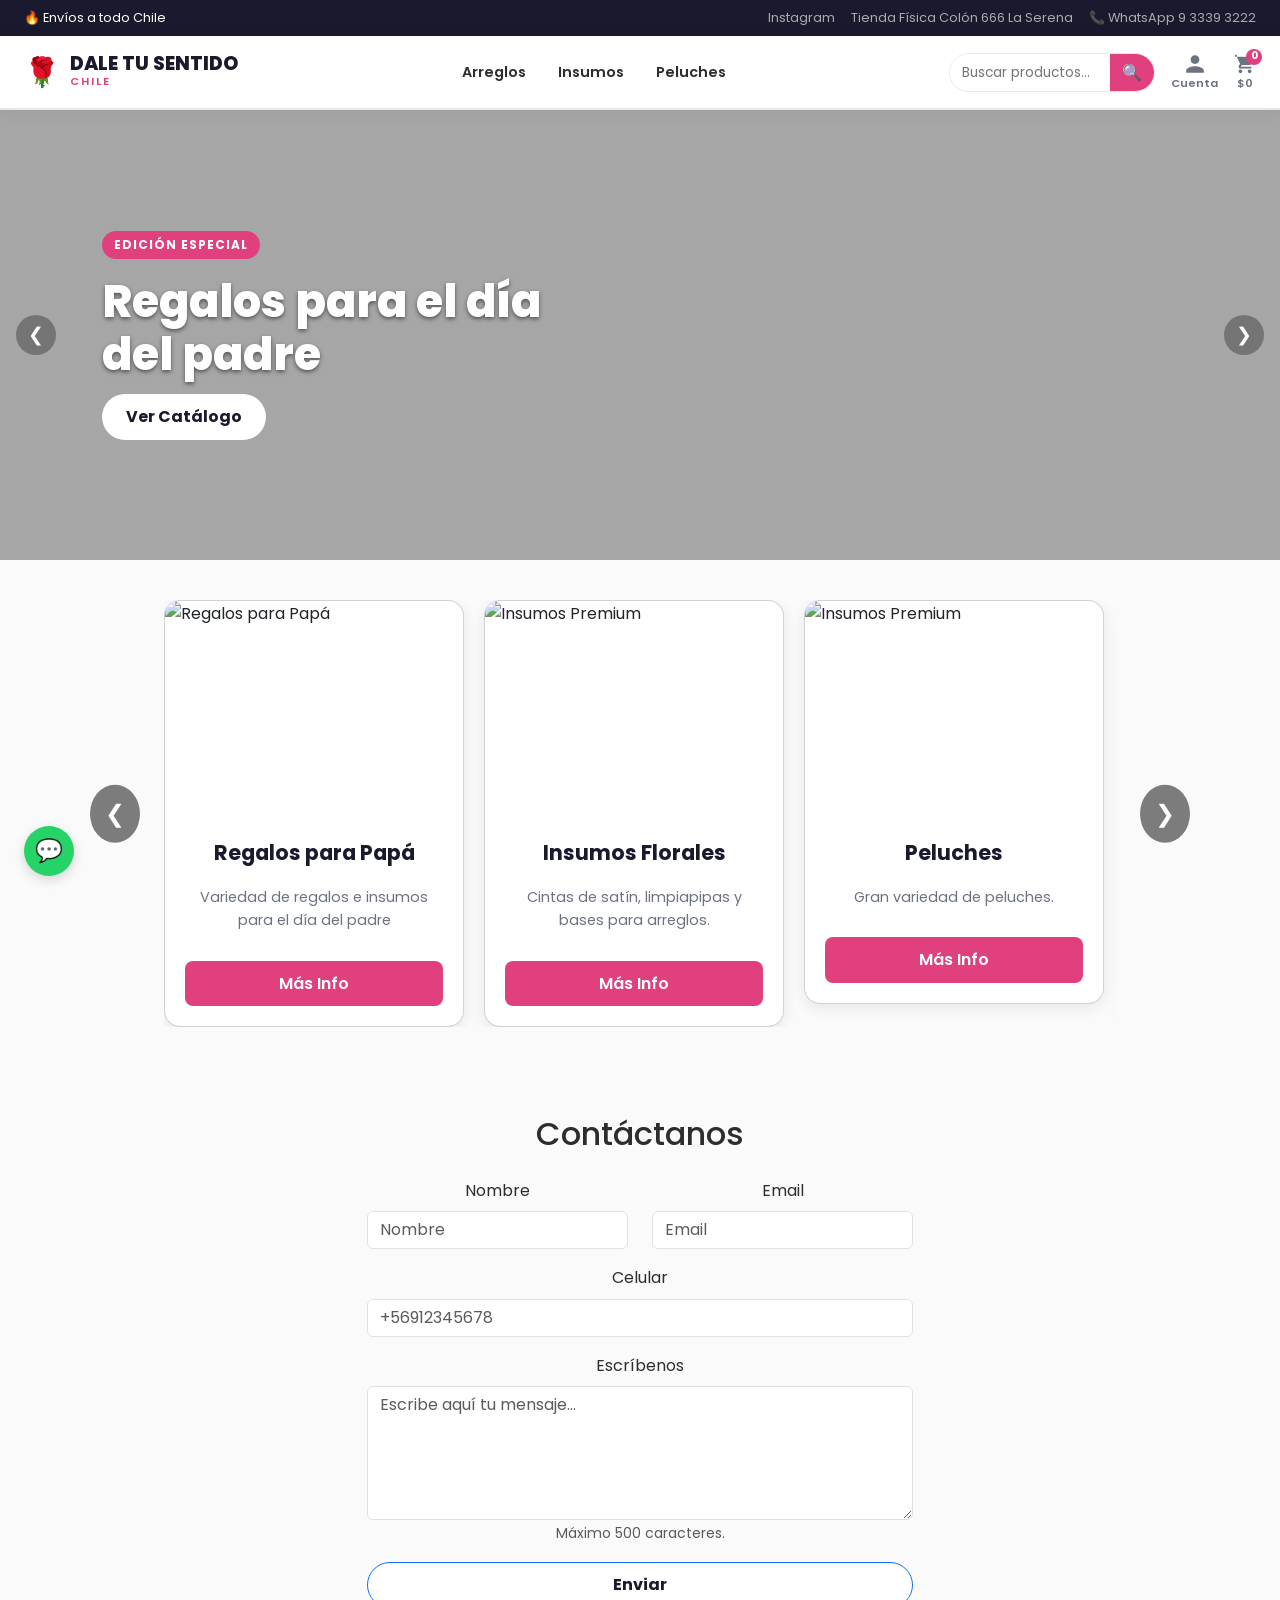
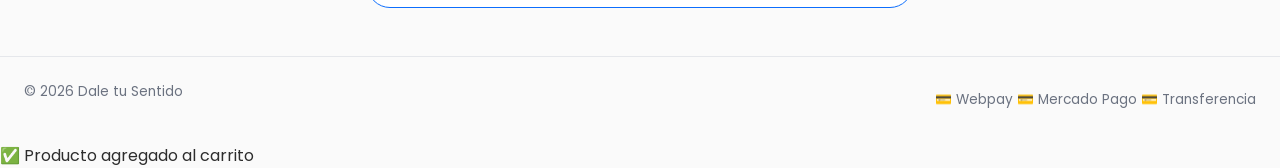
==== index.html @ fb5a3d5f "Feat: Se traen cambios de main a la rama feature y luego resuelven conflitos entre ellas" ====
<!DOCTYPE html>
<html lang="es">
<head>
  <meta charset="UTF-8" />
  <meta name="viewport" content="width=device-width, initial-scale=1.0" />
  <title>Dale tu Sentido</title>
  <link rel="preconnect" href="https://fonts.googleapis.com" />
  <link rel="preconnect" href="https://fonts.gstatic.com" crossorigin />
  <link
    href="https://fonts.googleapis.com/css2?family=Syne:wght@400;600;700;800&family=Poppins:wght@300;400;500;600;700&display=swap"
    rel="stylesheet" />
  <link href="https://cdn.jsdelivr.net/npm/bootstrap@5.3.8/dist/css/bootstrap.min.css" rel="stylesheet"
    integrity="sha384-sRIl4kxILFvY47J16cr9ZwB07vP4J8+LH7qKQnuqkuIAvNWLzeN8tE5YBujZqJLB" crossorigin="anonymous">
  <link rel="stylesheet" href="assets/css/style.css" />
</head>
<body>

  <div class="topbar">
    <span>🔥 Envíos a todo Chile</span>
    <div class="topbar-links">
      <a href="https://www.instagram.com/dale_tusentido/" target="_blank">Instagram</a>
      <a href="https://maps.app.goo.gl/g35ZLYcRMmb5YBD86" target="_blank">Tienda Física Colón 666 La Serena</a>
      <a href="https://wa.me/56933393222" target="_blank">📞 WhatsApp 9 3339 3222</a>
    </div>
  </div>

  <header class="header">
    <div class="header-inner">
      <a href="#" class="logo">
        <span class="logo-icon">🌹</span>
        <div>
          <span class="logo-main">DALE TU SENTIDO</span>
          <span class="logo-sub">Chile</span>
        </div>
      </a>

      <nav class="main-nav">
        <div class="nav-item"><a href="#">Arreglos</a></div>
        <div class="nav-item"><a href="#">Insumos</a></div>
        <div class="nav-item"><a href="#">Peluches</a></div>
      </nav>

      <div class="header-actions">
        <div class="search-box">
          <input type="text" placeholder="Buscar productos..." />
          <button type="button">🔍</button>
        </div>

        <a href="#" class="icon-btn" title="Mi cuenta">
          <svg xmlns="http://www.w3.org/2000/svg" viewBox="0 0 24 24"><path d="M12 12c2.7 0 4.8-2.1 4.8-4.8S14.7 2.4 12 2.4 7.2 4.5 7.2 7.2 9.3 12 12 12zm0 2.4c-3.2 0-9.6 1.6-9.6 4.8v2.4h19.2v-2.4c0-3.2-6.4-4.8-9.6-4.8z"/></svg>
          <span>Cuenta</span>
        </a>

        <a href="#" class="icon-btn cart-btn" title="Carrito">
          <svg xmlns="http://www.w3.org/2000/svg" viewBox="0 0 24 24"><path d="M7 18c-1.1 0-2 .9-2 2s.9 2 2 2 2-.9 2-2-.9-2-2-2zm10 0c-1.1 0-2 .9-2 2s.9 2 2 2 2-.9 2-2-.9-2-2-2zM5.1 4H3V2H1v2h2l3.6 7.6L5.3 14c-.1.3-.2.6-.2.9C5.1 16.1 6 17 7.1 17H19v-2H7.4l1.1-2H17c.8 0 1.5-.4 1.9-1l3.4-6.2c.4-.7-.1-1.5-.9-1.5L5.9 4H5.1z"/></svg>
          <span>$0</span>
          <span class="cart-count">0</span>
        </a>

        <button class="hamburger" id="hamburger">☰</button>
      </div>
    </div>
  </header>

  <nav class="mobile-menu" id="mobileMenu">
    <a href="#">🌹 Arreglos y Ramos</a>
    <a href="#">🧸 Peluches</a>
    <a href="#">🎀 Insumos Florales</a>
    <a href="#">🍫 Chocolates</a>
    <a href="#">✨ Ofertas Especiales</a>
    <a href="#">📍 Tienda La Serena</a>
  </nav>

  <section class="hero">
    <div class="hero-slide active" style="background-image: linear-gradient(rgba(0,0,0,0.3), rgba(0,0,0,0.3)), url('assets/img/carousel-img-1.jpg');">
      <div class="hero-content">
        <span class="hero-tag">Edición Especial</span>
        <h1>Regalos para el día del padre</h1>
        <div class="hero-btns">
          <a href="/catalogo-padre.html" class="btn-primary">Ver Catálogo</a>
        </div>
      </div>
    </div>

    <div class="hero-slide" style="background-image: linear-gradient(rgba(0,0,0,0.3), rgba(0,0,0,0.3)), url('assets/img/carousel-img-2.jpg');">
      <div class="hero-content">
        <span class="hero-tag">Nuevos Productos</span>
        <h1>Insumos Premium</h1>
        <p>El complemento perfecto para tu emprendimiento.</p>
        <div class="hero-btns">
          <a href="#" class="btn-primary">Ver Catálogo</a>
        </div>
      </div>
    </div>

    <div class="hero-slide" style="background-image: linear-gradient(rgba(0,0,0,0.3), rgba(0,0,0,0.3)), url('assets/img/carousel-img-3.jpg');">
      <div class="hero-content">
        <span class="hero-tag">Especial</span>
        <h1>Variedad de Peluches</h1>
        <p>Sorprende a quien más amas</p>
        <div class="hero-btns">
          <a href="#" class="btn-primary">Ver Catálogo</a>
        </div>
      </div>
    </div>

    <button id="heroPrev" class="hero-arrow left">❮</button>
    <button id="heroNext" class="hero-arrow right">❯</button>
  </section>

  <!--sección lider-->
<section class="slider-wrapper">
  <button class="prev-btn" aria-label="Anterior">&#10094;</button>

  <div class="slider-container">
    <div class="slider-track">
      
      <div class="card">
        <div class="card-image">
          <img src="assets/img/carousel-img-1.jpg" alt="Regalos para Papá" class="card-img">
        </div>
        <div class="card-content">
          <h2 class="name">Regalos para Papá</h2>
          <p class="description">Variedad de regalos e insumos para el día del padre</p>
          <a href="catalogo-padre.html" class="button">Más Info</a>
        </div>
      </div>

      <div class="card">
        <div class="card-image">
          <img src="assets/img/carousel-img-2.jpg" alt="Insumos Premium" class="card-img">
        </div>
        <div class="card-content">
          <h2 class="name">Insumos Florales</h2>
          <p class="description">Cintas de satín, limpiapipas y bases para arreglos.</p>
          <a href="#" class="button">Más Info</a>
        </div>
      </div>

      
      <div class="card">
        <div class="card-image">
          <img src="assets/img/carousel-img-3.jpg" alt="Insumos Premium" class="card-img">
        </div>
        <div class="card-content">
          <h2 class="name">Peluches</h2>
          <p class="description">Gran variedad de peluches.</p>
          <a href="#" class="button">Más Info</a>
        </div>
      </div>

      
      <div class="card">
        <div class="card-image">
          <img src="assets/img/carousel-img-4.jpg" alt="Insumos Premium" class="card-img">
        </div>
        <div class="card-content">
          <h2 class="name">Arreglos</h2>
          <p class="description">Especial para cumpleaños, aniversario</p>
          <a href="#" class="button">Más Info</a>
        </div>
      </div>


    </div>
  </div>
  

  <button class="next-btn" aria-label="Siguiente">&#10095;</button>
</section>

  <section id="contactanos" class="py-5">
    <div class="container">
      <h2 class="text-center mb-4">Contáctanos</h2>

      <div class="row justify-content-center">
        <div class="col-md-8 col-lg-6">

          <form id="formContacto">

            <div class="row">
              <div class="col-md-6 mb-3">
                <label for="inputNombre" class="form-label">Nombre</label>
                <input type="text" class="form-control" id="inputNombre" placeholder="Nombre">
                <div class="invalid-feedback">
                  El nombre es obligatorio.
                </div>
              </div>

              <div class="col-md-6 mb-3">
                <label for="inputEmail" class="form-label">Email</label>
                <input type="email" class="form-control" id="inputEmail" placeholder="Email">
                <div class="invalid-feedback">
                  Ingresa un email válido.
                </div>
              </div>
            </div>

            <div class="mb-3">
              <label for="inputCelular" class="form-label">Celular</label>
              <input type="tel" class="form-control" id="inputCelular" placeholder="+56912345678">
              <div class="invalid-feedback">
                Ingresa un celular válido.
              </div>
            </div>

            <div class="mb-3">
              <label for="inputEscribenos" class="form-label">Escríbenos</label>

              <textarea class="form-control" id="inputEscribenos" rows="5" maxlength="500"
                placeholder="Escribe aquí tu mensaje..."></textarea>

              <small class="text-muted">
                Máximo 500 caracteres.
              </small>

              <div class="invalid-feedback">
                Debes escribir al menos 10 caracteres.
              </div>
            </div>

            <button type="submit" class="btn btn-primary w-100">
              Enviar
            </button>

          </form>

        </div>
      </div>
    </div>
  </section>

  <div class="footer-bottom">
    <p>© 2026 Dale tu Sentido</p>
    <div>
      <span>💳 Webpay</span>
      <span>💳 Mercado Pago</span>
      <span>💳 Transferencia</span>
    </div>
  </div>

  <div class="cart-toast" id="cartToast">✅ Producto agregado al carrito</div>

  <a href="https://wa.me/56933393222?text=Hola!%20Me%20interesa%20consultar%20por%20sus%20productos%20de%20Dale%20tu%20Sentido"
    class="whatsapp-float" target="_blank">
    <span class="whatsapp-icon">💬</span>
  </a>

  <script src="assets/js/script.js"></script>
  <script src="https://cdn.jsdelivr.net/npm/bootstrap@5.3.8/dist/js/bootstrap.bundle.min.js"
    integrity="sha384-FKyoEForCGlyvwx9Hj09JcYn3nv7wiPVlz7YYwJrWVcXK/BmnVDxM+D2scQbITxI"
    crossorigin="anonymous"></script>
</body>
</html>
---- assets/css/style.css ----
/* ============================================================
   Dale tu Sentido – CSS Limpio y Responsivo de Verdad
   ============================================================ */

/* ---- RESET & VARIABLES ---- */
*, *::before, *::after { box-sizing: border-box; margin: 0; padding: 0; }

:root {
  --primary: #e0417e;        /* Color rosa/fucsia de marca floral */
  --primary-dark: #c23068;
  --primary-light: #fff4e5;
  --dark: #1a1a2e;
  --text: #2d2d2d;
  --text-muted: #6b7280;
  --bg: #fafafa;
  --white: #ffffff;
  --border: #e5e7eb;
  --radius: 16px;
  --radius-sm: 8px;
  --shadow: 0 4px 15px rgba(0,0,0,0.08);
  --font-body: 'Poppins', sans-serif;
}

html { scroll-behavior: smooth; }
body {
  font-family: var(--font-body);
  background: var(--bg);
  color: var(--text);
  line-height: 1.6;
  overflow-x: hidden;
}
a { text-decoration: none; color: inherit; }
img { max-width: 100%; height: auto; display: block; }

/* ---- TOPBAR ---- */
.topbar {
  background: var(--dark);
  color: #fff;
  font-size: 0.8rem;
  padding: 8px 24px;
  display: flex;
  justify-content: space-between;
  align-items: center;
  gap: 12px;
}
.topbar-links { display: flex; gap: 16px; }
.topbar-links a { color: #aaa; transition: color .2s; }
.topbar-links a:hover { color: var(--primary); }

/* ---- HEADER ---- */
.header {
  background: var(--white);
  border-bottom: 2px solid var(--border);
  position: sticky;
  top: 0;
  z-index: 100;
  box-shadow: 0 2px 16px rgba(0,0,0,0.06);
}
.header-inner {
  max-width: 1300px;
  margin: 0 auto;
  padding: 0 24px;
  height: 72px;
  display: flex;
  align-items: center;
  justify-content: space-between;
  gap: 24px;
}
.logo { display: flex; align-items: center; gap: 10px; }
.logo-icon { font-size: 1.8rem; }
.logo-main {
  display: block;
  font-weight: 800;
  font-size: 1.2rem;
  line-height: 1;
  color: var(--dark);
}
.logo-sub {
  display: block;
  font-size: 0.7rem;
  font-weight: 600;
  color: var(--primary);
  letter-spacing: 2px;
  text-transform: uppercase;
}

/* MENÚ DESKTOP */
.main-nav { display: flex; align-items: center; gap: 4px; }
.nav-item > a {
  display: block;
  padding: 8px 14px;
  font-size: 0.9rem;
  font-weight: 600;
  border-radius: var(--radius-sm);
  transition: all .2s;
}
.nav-item > a:hover { background: var(--primary-light); color: var(--primary); }

/* ACCIONES */
.header-actions { display: flex; align-items: center; gap: 16px; }
.search-box {
  display: flex;
  border: 1.5px solid var(--border);
  border-radius: 40px;
  overflow: hidden;
}
.search-box input {
  border: none; outline: none; padding: 6px 12px; font-size: 0.85rem; width: 160px;
}
.search-box button {
  background: var(--primary); border: none; padding: 6px 12px; cursor: pointer;
}
.icon-btn {
  display: flex; flex-direction: column; align-items: center; font-size: 0.7rem; font-weight: 600; color: var(--text-muted); position: relative;
}
.icon-btn svg { width: 22px; height: 22px; fill: currentColor; }
.cart-btn { display: flex; }
.cart-count {
  position: absolute; top: -4px; right: -6px; background: var(--primary); color: white; border-radius: 50%; width: 16px; height: 16px; font-size: 0.65rem; font-weight: 700; display: flex; align-items: center; justify-content: center;
}
.hamburger { display: none; background: none; border: none; font-size: 1.5rem; cursor: pointer; }

/* MENÚ MÓVIL */
.mobile-menu {
  display: none; flex-direction: column; background: var(--white); border-top: 1px solid var(--border); padding: 12px 24px;
}
.mobile-menu a { padding: 10px 0; font-size: 0.95rem; font-weight: 600; border-bottom: 1px solid var(--border); }
.mobile-menu.active { display: flex !important; }

/* ---- HERO SLIDER ---- */
.hero { position: relative; overflow: hidden; min-height: 450px; background: #eee; }
.hero-slide {
  display: none; align-items: center; padding: 48px 8vw; min-height: 450px;
  background-size: cover; background-position: center;
  animation: fadeSlide .5s ease;
}
.hero-slide.active { display: flex; }
@keyframes fadeSlide {
  from { opacity: 0; transform: translateX(20px); }
  to { opacity: 1; transform: translateX(0); }
}
.hero-content { max-width: 500px; color: white; }
.hero-tag {
  display: inline-block; background: var(--primary); color: white; font-size: 0.75rem; font-weight: 700; letter-spacing: 1px; text-transform: uppercase; padding: 4px 12px; border-radius: 40px; margin-bottom: 16px;
}
.hero-content h1 { font-size: clamp(1.8rem, 4vw, 2.8rem); font-weight: 800; line-height: 1.2; margin-bottom: 12px; text-shadow: 0 2px 4px rgba(0,0,0,0.5); }
.hero-content p { font-size: 1rem; margin-bottom: 20px; text-shadow: 0 1px 3px rgba(0,0,0,0.5); }
.btn-primary {
  background: white; color: var(--dark); font-weight: 700; padding: 10px 24px; border-radius: 40px; transition: all .2s; display: inline-block;
}
.btn-primary:hover { transform: translateY(-2px); box-shadow: 0 4px 12px rgba(0,0,0,0.3); }

.hero-arrow {
  position: absolute; top: 50%; transform: translateY(-50%); background: rgba(0,0,0,0.3); border: none; color: white; width: 40px; height: 40px; border-radius: 50%; cursor: pointer; z-index: 10; font-size: 1.2rem;
}
.hero-arrow:hover { background: var(--primary); }
.hero-arrow.left { left: 16px; }
.hero-arrow.right { right: 16px; }

/* ---- SECCIÓN NUEVAS TARJETAS RESPONSIVAS ---- */
.slider-wrapper {
  display: flex;
  flex-wrap: wrap;
  gap: 24px;
  padding: 40px 24px;
  max-width: 1300px;
  margin: 0 auto;
  justify-content: center;
}
.slide-container {
  flex: 0 0 100%;
  max-width: 320px;
}
.card {
  background: var(--white);
  border-radius: var(--radius);
  box-shadow: var(--shadow);
  overflow: hidden;
  display: flex;
  flex-direction: column;
  height: 100%;
  transition: transform 0.3s;
}
.card:hover { transform: translateY(-5px); }
.card-img {
  width: 100%;
  height: 220px;
  object-fit: cover;
}
.card-content {
  padding: 20px;
  text-align: center;
  display: flex;
  flex-direction: column;
  gap: 12px;
  flex-grow: 1;
}
.name { font-size: 1.3rem; font-weight: 700; color: var(--dark); }
.description { font-size: 0.9rem; color: var(--text-muted); }
.button {
  background-color: var(--primary);
  color: white;
  padding: 10px 20px;
  border-radius: var(--radius-sm);
  font-weight: 600;
  margin-top: auto;
  transition: background 0.3s;
  text-align: center;
}
.button:hover { background-color: var(--primary-dark); }

/* ---- FOOTER ---- */
.footer-bottom {
  border-top: 1px solid var(--border);
  padding: 24px;
  display: flex;
  justify-content: space-between;
  align-items: center;
  flex-wrap: wrap;
  gap: 16px;
  max-width: 1300px;
  margin: 0 auto;
  font-size: 0.85rem;
  color: var(--text-muted);
}
.footer-bottom .payments { display: flex; gap: 12px; }

/* ---- WHATSAPP FLOAT ---- */
.whatsapp-float {
  position: fixed; bottom: 24px; left: 24px; background: #25d366; color: white; width: 50px; height: 50px; border-radius: 50%; font-size: 1.4rem; display: flex; align-items: center; justify-content: center; box-shadow: 0 4px 12px rgba(0,0,0,0.15); z-index: 999; transition: transform .2s;
}
.whatsapp-float:hover { transform: scale(1.1); }

/* ============================================================
   RESPONSIVE MEDIA QUERIES
   ============================================================ */

/* En Tablets (Muestra 2 tarjetas por fila) */
@media (min-width: 600px) {
  .slide-container { flex: 0 0 calc(50% - 12px); }
}

/* En Desktops (Muestra 3 tarjetas por fila) */
@media (min-width: 950px) {
  .slide-container { flex: 0 0 calc(33.333% - 16px); }
}

/* Cambios globales para pantallas móviles */
@media (max-width: 850px) {
  .main-nav, .search-box, .header-actions .icon-btn:not(.cart-btn) { display: none !important; }
  .hamburger { display: block; }
  .topbar { flex-direction: column; text-align: center; padding: 8px; }
  .topbar-links { justify-content: center; font-size: 0.75rem; }
}

/* Caso crítico: Celulares muy pequeños (iPhone SE / 320px) */
@media (max-width: 360px) {
  .logo-main { font-size: 0.95rem; }
  .logo-icon { font-size: 1.4rem; }
  .header-inner { padding: 0 12px; }
  .hero-content h1 { font-size: 1.5rem; }
  .footer-bottom { flex-direction: column; text-align: center; }
}


/* ============================================================
   slide tarjetas
   ============================================================ */

.slider-wrapper {
  position: relative;
  display: flex;
  align-items: center;
  max-width: 1000px; /* Ajusta según el ancho de tu diseño */
  margin: 0 auto;
}

.slider-container {
  overflow: hidden; /* Oculta las tarjetas que quedan fuera de vista */
  width: 100%;
}

.slider-track {
  display: flex;
  gap: 20px; /* Espacio entre tarjetas */
  transition: transform 0.4s ease-in-out; /* Hace el movimiento suave */
}

.card {
  min-width: 300px; /* Ancho de cada tarjeta */
  /* Tu estilo actual de la tarjeta va aquí */
}

/* Estilos para los botones */
.prev-btn, .next-btn {
  position: absolute;
  top: 50%;
  transform: translateY(-50%);
  background-color: rgba(0, 0, 0, 0.5);
  color: white;
  border: none;
  font-size: 24px;
  padding: 10px 15px;
  cursor: pointer;
  border-radius: 50%;
  z-index: 10;
  transition: background 0.3s;
}

.prev-btn:hover, .next-btn:hover {
  background-color: rgba(0, 0, 0, 0.8);
}

.prev-btn { left: -50px; } /* Saca el botón un poco a la izquierda */
.next-btn { right: -50px; } /* Saca el botón un poco a la derecha */
#contactanos{
   text-align: center;
}
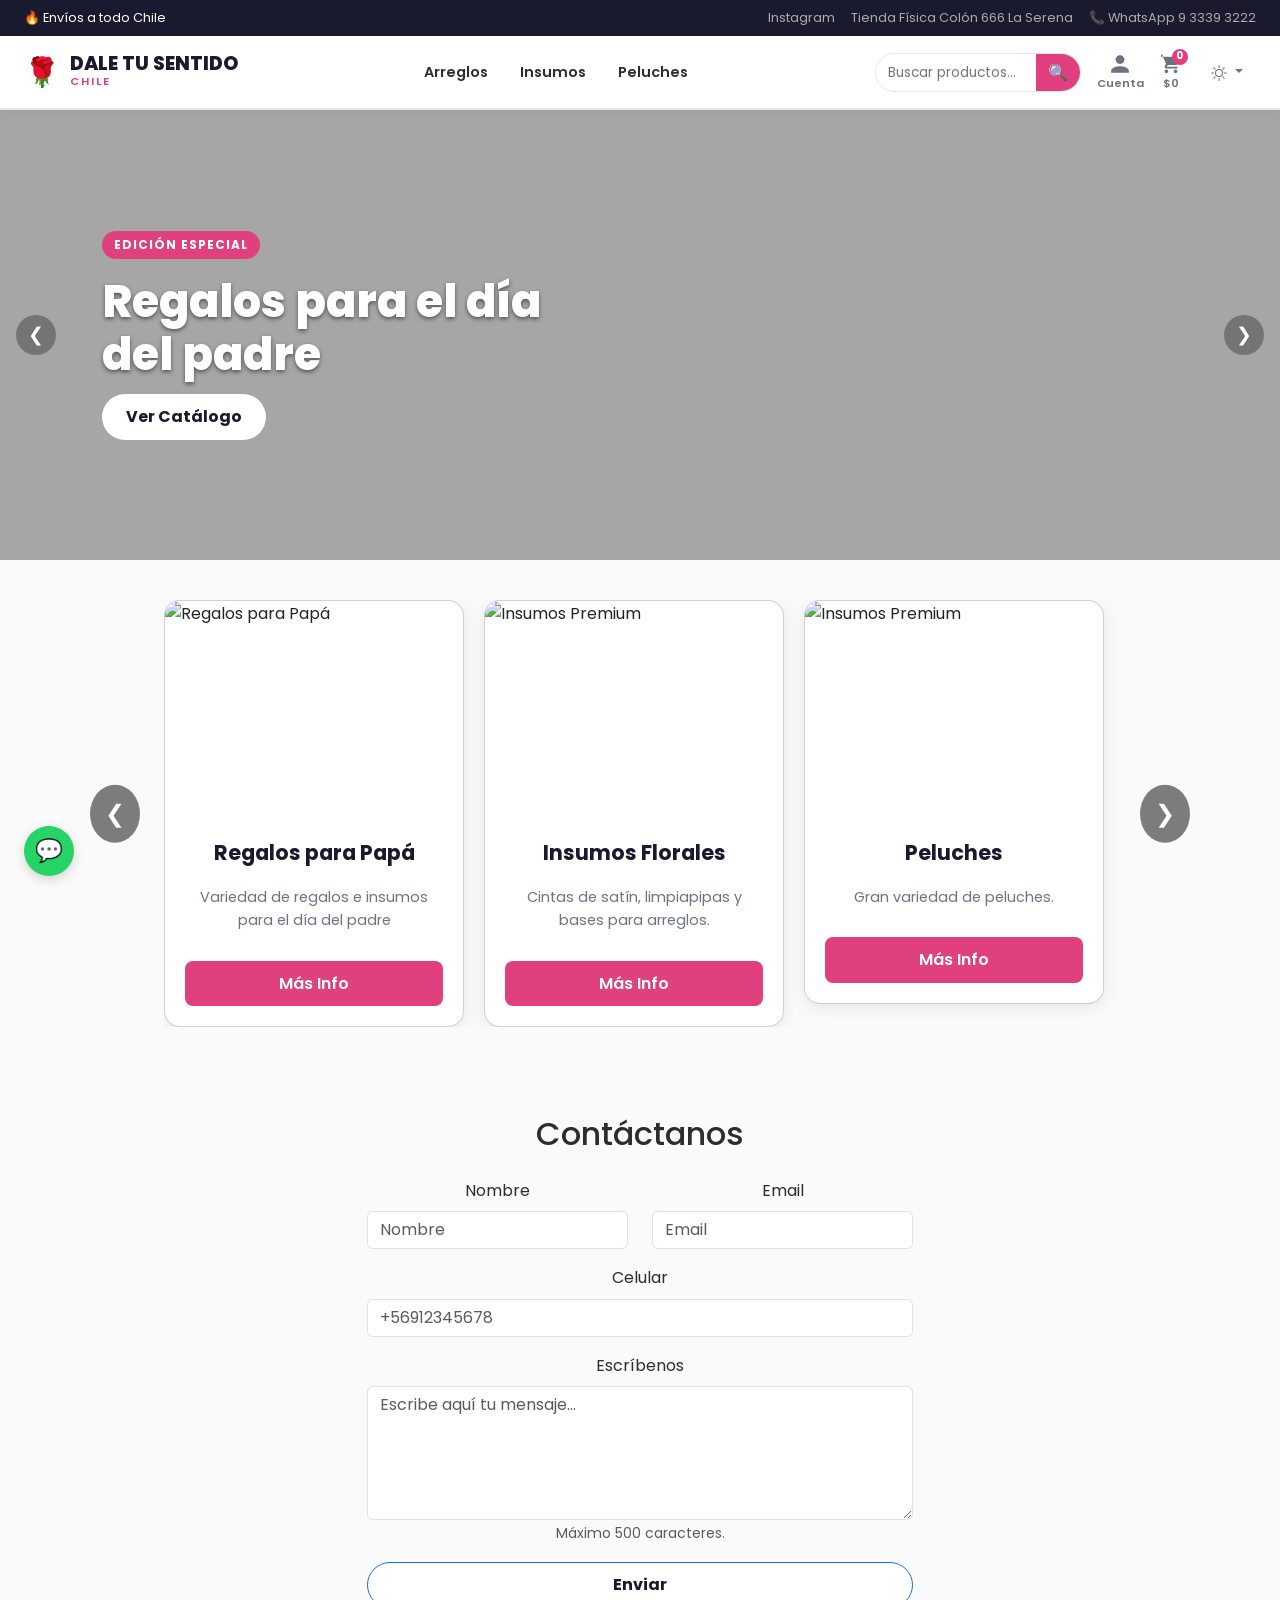
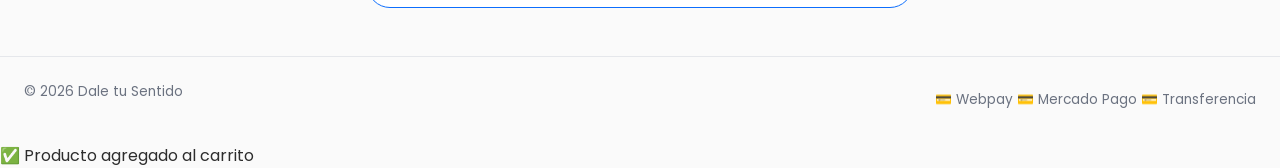
==== commit e0c8a252: "feat: Se agrega drop down de botstrap y se estiliza para que se adecue a la estetica de la pagina" ====
--- a/index.html
+++ b/index.html
@@ -1,5 +1,6 @@
 <!DOCTYPE html>
 <html lang="es">
+
 <head>
   <meta charset="UTF-8" />
   <meta name="viewport" content="width=device-width, initial-scale=1.0" />
@@ -13,6 +14,7 @@
     integrity="sha384-sRIl4kxILFvY47J16cr9ZwB07vP4J8+LH7qKQnuqkuIAvNWLzeN8tE5YBujZqJLB" crossorigin="anonymous">
   <link rel="stylesheet" href="assets/css/style.css" />
 </head>
+
 <body>
 
   <div class="topbar">
@@ -47,15 +49,41 @@
         </div>
 
         <a href="#" class="icon-btn" title="Mi cuenta">
-          <svg xmlns="http://www.w3.org/2000/svg" viewBox="0 0 24 24"><path d="M12 12c2.7 0 4.8-2.1 4.8-4.8S14.7 2.4 12 2.4 7.2 4.5 7.2 7.2 9.3 12 12 12zm0 2.4c-3.2 0-9.6 1.6-9.6 4.8v2.4h19.2v-2.4c0-3.2-6.4-4.8-9.6-4.8z"/></svg>
+          <svg xmlns="http://www.w3.org/2000/svg" viewBox="0 0 24 24">
+            <path
+              d="M12 12c2.7 0 4.8-2.1 4.8-4.8S14.7 2.4 12 2.4 7.2 4.5 7.2 7.2 9.3 12 12 12zm0 2.4c-3.2 0-9.6 1.6-9.6 4.8v2.4h19.2v-2.4c0-3.2-6.4-4.8-9.6-4.8z" />
+          </svg>
           <span>Cuenta</span>
         </a>
 
         <a href="#" class="icon-btn cart-btn" title="Carrito">
-          <svg xmlns="http://www.w3.org/2000/svg" viewBox="0 0 24 24"><path d="M7 18c-1.1 0-2 .9-2 2s.9 2 2 2 2-.9 2-2-.9-2-2-2zm10 0c-1.1 0-2 .9-2 2s.9 2 2 2 2-.9 2-2-.9-2-2-2zM5.1 4H3V2H1v2h2l3.6 7.6L5.3 14c-.1.3-.2.6-.2.9C5.1 16.1 6 17 7.1 17H19v-2H7.4l1.1-2H17c.8 0 1.5-.4 1.9-1l3.4-6.2c.4-.7-.1-1.5-.9-1.5L5.9 4H5.1z"/></svg>
+          <svg xmlns="http://www.w3.org/2000/svg" viewBox="0 0 24 24">
+            <path
+              d="M7 18c-1.1 0-2 .9-2 2s.9 2 2 2 2-.9 2-2-.9-2-2-2zm10 0c-1.1 0-2 .9-2 2s.9 2 2 2 2-.9 2-2-.9-2-2-2zM5.1 4H3V2H1v2h2l3.6 7.6L5.3 14c-.1.3-.2.6-.2.9C5.1 16.1 6 17 7.1 17H19v-2H7.4l1.1-2H17c.8 0 1.5-.4 1.9-1l3.4-6.2c.4-.7-.1-1.5-.9-1.5L5.9 4H5.1z" />
+          </svg>
           <span>$0</span>
           <span class="cart-count">0</span>
         </a>
+
+
+        <div class="dropdown">
+          <button class="btn dropdown-toggle dark-mode" type="button" data-bs-toggle="dropdown"
+            title="Dark Mode" aria-expanded="false">
+            <svg xmlns="http://www.w3.org/2000/svg" width="16" height="16" fill="currentColor"
+              class="bi bi-brightness-high" viewBox="0 0 16 16">
+              <path
+                d="M8 11a3 3 0 1 1 0-6 3 3 0 0 1 0 6m0 1a4 4 0 1 0 0-8 4 4 0 0 0 0 8M8 0a.5.5 0 0 1 .5.5v2a.5.5 0 0 1-1 0v-2A.5.5 0 0 1 8 0m0 13a.5.5 0 0 1 .5.5v2a.5.5 0 0 1-1 0v-2A.5.5 0 0 1 8 13m8-5a.5.5 0 0 1-.5.5h-2a.5.5 0 0 1 0-1h2a.5.5 0 0 1 .5.5M3 8a.5.5 0 0 1-.5.5h-2a.5.5 0 0 1 0-1h2A.5.5 0 0 1 3 8m10.657-5.657a.5.5 0 0 1 0 .707l-1.414 1.415a.5.5 0 1 1-.707-.708l1.414-1.414a.5.5 0 0 1 .707 0m-9.193 9.193a.5.5 0 0 1 0 .707L3.05 13.657a.5.5 0 0 1-.707-.707l1.414-1.414a.5.5 0 0 1 .707 0m9.193 2.121a.5.5 0 0 1-.707 0l-1.414-1.414a.5.5 0 0 1 .707-.707l1.414 1.414a.5.5 0 0 1 0 .707M4.464 4.465a.5.5 0 0 1-.707 0L2.343 3.05a.5.5 0 1 1 .707-.707l1.414 1.414a.5.5 0 0 1 0 .708" />
+            </svg>
+          </button>
+
+          <ul class="dropdown-menu">
+            <li><button class="dropdown-item" type="button">Light</button></li>
+            <li><button class="dropdown-item" type="button">Dark</button></li>
+          </ul>
+        </div>
+
+
+
 
         <button class="hamburger" id="hamburger">☰</button>
       </div>
@@ -72,7 +100,8 @@
   </nav>
 
   <section class="hero">
-    <div class="hero-slide active" style="background-image: linear-gradient(rgba(0,0,0,0.3), rgba(0,0,0,0.3)), url('assets/img/carousel-img-1.jpg');">
+    <div class="hero-slide active"
+      style="background-image: linear-gradient(rgba(0,0,0,0.3), rgba(0,0,0,0.3)), url('assets/img/carousel-img-1.jpg');">
       <div class="hero-content">
         <span class="hero-tag">Edición Especial</span>
         <h1>Regalos para el día del padre</h1>
@@ -82,7 +111,8 @@
       </div>
     </div>
 
-    <div class="hero-slide" style="background-image: linear-gradient(rgba(0,0,0,0.3), rgba(0,0,0,0.3)), url('assets/img/carousel-img-2.jpg');">
+    <div class="hero-slide"
+      style="background-image: linear-gradient(rgba(0,0,0,0.3), rgba(0,0,0,0.3)), url('assets/img/carousel-img-2.jpg');">
       <div class="hero-content">
         <span class="hero-tag">Nuevos Productos</span>
         <h1>Insumos Premium</h1>
@@ -93,7 +123,8 @@
       </div>
     </div>
 
-    <div class="hero-slide" style="background-image: linear-gradient(rgba(0,0,0,0.3), rgba(0,0,0,0.3)), url('assets/img/carousel-img-3.jpg');">
+    <div class="hero-slide"
+      style="background-image: linear-gradient(rgba(0,0,0,0.3), rgba(0,0,0,0.3)), url('assets/img/carousel-img-3.jpg');">
       <div class="hero-content">
         <span class="hero-tag">Especial</span>
         <h1>Variedad de Peluches</h1>
@@ -109,65 +140,65 @@
   </section>
 
   <!--sección lider-->
-<section class="slider-wrapper">
-  <button class="prev-btn" aria-label="Anterior">&#10094;</button>
-
-  <div class="slider-container">
-    <div class="slider-track">
-      
-      <div class="card">
-        <div class="card-image">
-          <img src="assets/img/carousel-img-1.jpg" alt="Regalos para Papá" class="card-img">
-        </div>
-        <div class="card-content">
-          <h2 class="name">Regalos para Papá</h2>
-          <p class="description">Variedad de regalos e insumos para el día del padre</p>
-          <a href="catalogo-padre.html" class="button">Más Info</a>
-        </div>
-      </div>
-
-      <div class="card">
-        <div class="card-image">
-          <img src="assets/img/carousel-img-2.jpg" alt="Insumos Premium" class="card-img">
-        </div>
-        <div class="card-content">
-          <h2 class="name">Insumos Florales</h2>
-          <p class="description">Cintas de satín, limpiapipas y bases para arreglos.</p>
-          <a href="#" class="button">Más Info</a>
-        </div>
-      </div>
-
-      
-      <div class="card">
-        <div class="card-image">
-          <img src="assets/img/carousel-img-3.jpg" alt="Insumos Premium" class="card-img">
-        </div>
-        <div class="card-content">
-          <h2 class="name">Peluches</h2>
-          <p class="description">Gran variedad de peluches.</p>
-          <a href="#" class="button">Más Info</a>
-        </div>
-      </div>
-
-      
-      <div class="card">
-        <div class="card-image">
-          <img src="assets/img/carousel-img-4.jpg" alt="Insumos Premium" class="card-img">
-        </div>
-        <div class="card-content">
-          <h2 class="name">Arreglos</h2>
-          <p class="description">Especial para cumpleaños, aniversario</p>
-          <a href="#" class="button">Más Info</a>
-        </div>
-      </div>
-
-
-    </div>
-  </div>
-  
-
-  <button class="next-btn" aria-label="Siguiente">&#10095;</button>
-</section>
+  <section class="slider-wrapper">
+    <button class="prev-btn" aria-label="Anterior">&#10094;</button>
+
+    <div class="slider-container">
+      <div class="slider-track">
+
+        <div class="card">
+          <div class="card-image">
+            <img src="assets/img/carousel-img-1.jpg" alt="Regalos para Papá" class="card-img">
+          </div>
+          <div class="card-content">
+            <h2 class="name">Regalos para Papá</h2>
+            <p class="description">Variedad de regalos e insumos para el día del padre</p>
+            <a href="catalogo-padre.html" class="button">Más Info</a>
+          </div>
+        </div>
+
+        <div class="card">
+          <div class="card-image">
+            <img src="assets/img/carousel-img-2.jpg" alt="Insumos Premium" class="card-img">
+          </div>
+          <div class="card-content">
+            <h2 class="name">Insumos Florales</h2>
+            <p class="description">Cintas de satín, limpiapipas y bases para arreglos.</p>
+            <a href="#" class="button">Más Info</a>
+          </div>
+        </div>
+
+
+        <div class="card">
+          <div class="card-image">
+            <img src="assets/img/carousel-img-3.jpg" alt="Insumos Premium" class="card-img">
+          </div>
+          <div class="card-content">
+            <h2 class="name">Peluches</h2>
+            <p class="description">Gran variedad de peluches.</p>
+            <a href="#" class="button">Más Info</a>
+          </div>
+        </div>
+
+
+        <div class="card">
+          <div class="card-image">
+            <img src="assets/img/carousel-img-4.jpg" alt="Insumos Premium" class="card-img">
+          </div>
+          <div class="card-content">
+            <h2 class="name">Arreglos</h2>
+            <p class="description">Especial para cumpleaños, aniversario</p>
+            <a href="#" class="button">Más Info</a>
+          </div>
+        </div>
+
+
+      </div>
+    </div>
+
+
+    <button class="next-btn" aria-label="Siguiente">&#10095;</button>
+  </section>
 
   <section id="contactanos" class="py-5">
     <div class="container">
@@ -245,10 +276,10 @@
     class="whatsapp-float" target="_blank">
     <span class="whatsapp-icon">💬</span>
   </a>
-
   <script src="assets/js/script.js"></script>
   <script src="https://cdn.jsdelivr.net/npm/bootstrap@5.3.8/dist/js/bootstrap.bundle.min.js"
     integrity="sha384-FKyoEForCGlyvwx9Hj09JcYn3nv7wiPVlz7YYwJrWVcXK/BmnVDxM+D2scQbITxI"
     crossorigin="anonymous"></script>
 </body>
+
 </html>
--- a/assets/css/style.css
+++ b/assets/css/style.css
@@ -315,4 +315,25 @@
 .next-btn { right: -50px; } /* Saca el botón un poco a la derecha */
 #contactanos{
    text-align: center;
+}
+
+.dark-mode {
+  background-color: white; 
+  color: rgb(107, 114,128);         
+  border: 1px solid white; 
+}
+.dark-mode:active,
+.dark-mode.show,
+.dark-mode:hover {
+  background-color: white; 
+  color: rgb(107, 114,128) !important;     
+   border: 1px solid white !important;   
+}
+.dropdown-menu {
+  width: 100%;
+  min-width: unset;
+}
+.dropdown-item {
+  width: 100%;
+  text-align: center !important;
 }
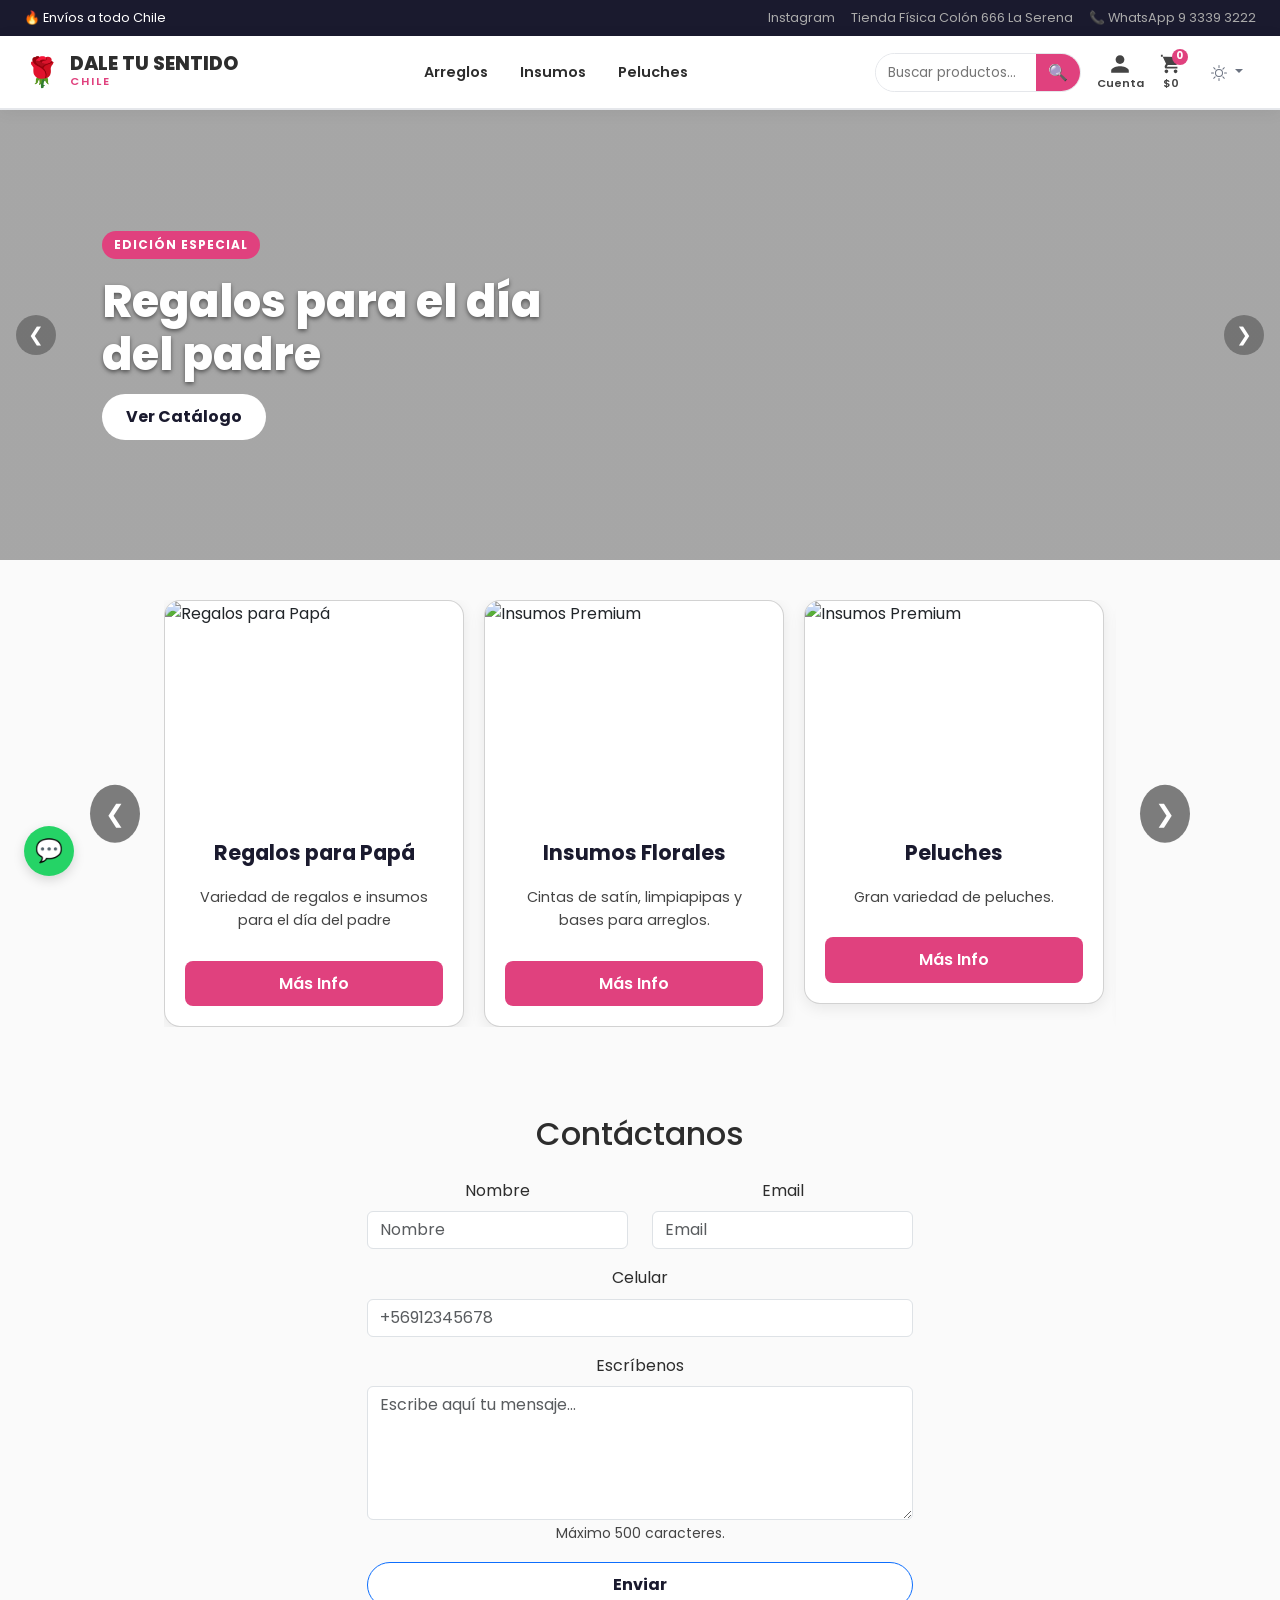
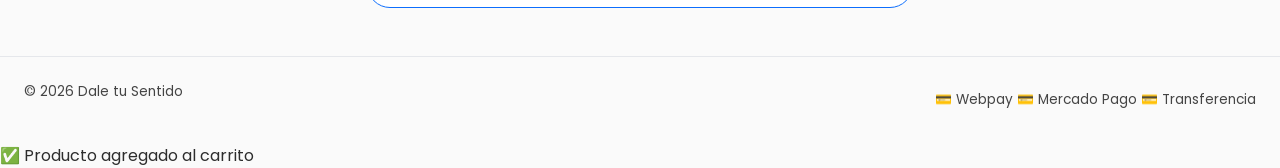
==== commit bed66898: "feat: Dark mode + localstorage" ====
--- a/index.html
+++ b/index.html
@@ -77,8 +77,8 @@
           </button>
 
           <ul class="dropdown-menu">
-            <li><button class="dropdown-item" type="button">Light</button></li>
-            <li><button class="dropdown-item" type="button">Dark</button></li>
+            <li><button id="btnLight" class="dropdown-item" type="button">Light</button></li>
+            <li><button id="btnDark" class="dropdown-item" type="button">Dark</button></li>
           </ul>
         </div>
 
--- a/assets/css/style.css
+++ b/assets/css/style.css
@@ -19,6 +19,9 @@
   --radius-sm: 8px;
   --shadow: 0 4px 15px rgba(0,0,0,0.08);
   --font-body: 'Poppins', sans-serif;
+  --darck-mode: rgb(26,26,46);
+  --hero-light: #eee;
+  --text-muted: #6b7280;
 }
 
 html { scroll-behavior: smooth; }
@@ -73,7 +76,7 @@
   font-weight: 800;
   font-size: 1.2rem;
   line-height: 1;
-  color: var(--dark);
+  color: var(--text);
 }
 .logo-sub {
   display: block;
@@ -128,7 +131,7 @@
 .mobile-menu.active { display: flex !important; }
 
 /* ---- HERO SLIDER ---- */
-.hero { position: relative; overflow: hidden; min-height: 450px; background: #eee; }
+.hero { position: relative; overflow: hidden; min-height: 450px; background-color: var(--hero-light); }
 .hero-slide {
   display: none; align-items: center; padding: 48px 8vw; min-height: 450px;
   background-size: cover; background-position: center;
@@ -318,16 +321,16 @@
 }
 
 .dark-mode {
-  background-color: white; 
+  background-color: var(--white); 
   color: rgb(107, 114,128);         
-  border: 1px solid white; 
+  border: 1px solid var(--white); 
 }
 .dark-mode:active,
 .dark-mode.show,
 .dark-mode:hover {
-  background-color: white; 
+  background-color: var(--white); 
   color: rgb(107, 114,128) !important;     
-   border: 1px solid white !important;   
+   border: 1px solid var(--white)!important;   
 }
 .dropdown-menu {
   width: 100%;
@@ -336,4 +339,19 @@
 .dropdown-item {
   width: 100%;
   text-align: center !important;
-}+  padding-left: 0 !important;
+  padding-right: 0 !important;
+}
+
+.dropdown-item:hover {
+  background-color: rgb(255, 244, 229);
+  color: var(--primary) !important;
+}
+.dropdown-item.show {
+  background-color: rgb(255, 244, 229);
+  color: var(--primary) !important;
+}
+.text-muted{
+  color: var(--text-muted) !important;
+}
+
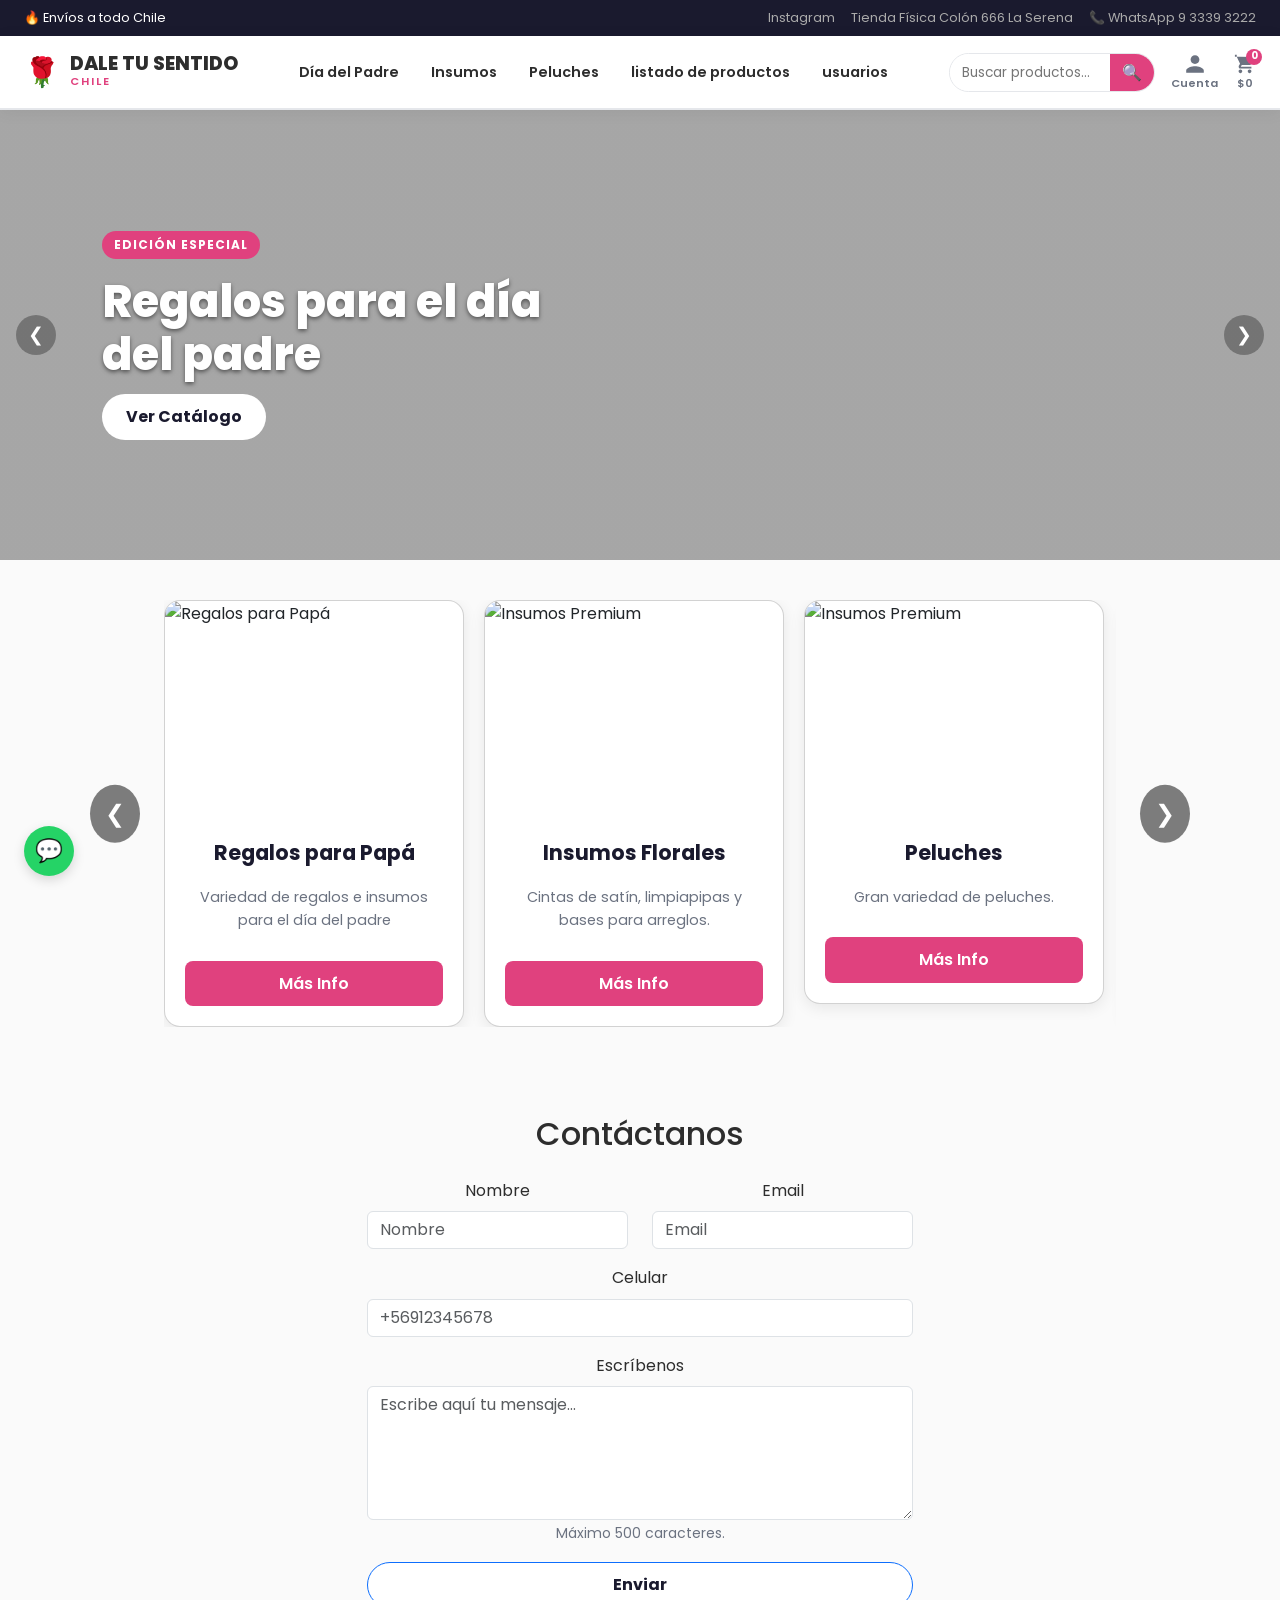
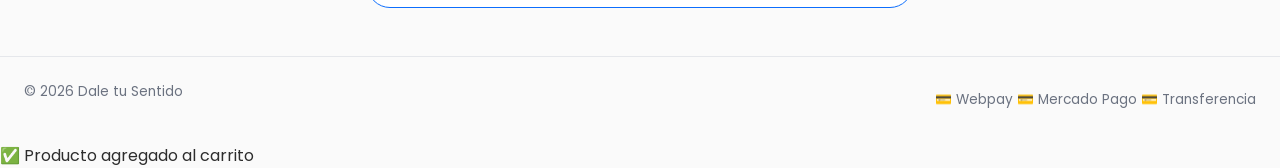
==== commit 19ce191f: "feat:Consumo de API pública con fetch" ====
--- a/index.html
+++ b/index.html
@@ -37,9 +37,11 @@
       </a>
 
       <nav class="main-nav">
-        <div class="nav-item"><a href="#">Arreglos</a></div>
-        <div class="nav-item"><a href="#">Insumos</a></div>
+        <div class="nav-item"><a href="catalogo-padre.html">Día del Padre</a></div>
+        <div class="nav-item"><a href="/catalogo-insumos.html">Insumos</a></div>
         <div class="nav-item"><a href="#">Peluches</a></div>
+        <div class="nav-item"><a href="listado.html">listado de productos</a></div>
+        <div class="nav-item"><a href="usuarios.html">usuarios</a></div>
       </nav>
 
       <div class="header-actions">
@@ -65,26 +67,6 @@
           <span class="cart-count">0</span>
         </a>
 
-
-        <div class="dropdown">
-          <button class="btn dropdown-toggle dark-mode" type="button" data-bs-toggle="dropdown"
-            title="Dark Mode" aria-expanded="false">
-            <svg xmlns="http://www.w3.org/2000/svg" width="16" height="16" fill="currentColor"
-              class="bi bi-brightness-high" viewBox="0 0 16 16">
-              <path
-                d="M8 11a3 3 0 1 1 0-6 3 3 0 0 1 0 6m0 1a4 4 0 1 0 0-8 4 4 0 0 0 0 8M8 0a.5.5 0 0 1 .5.5v2a.5.5 0 0 1-1 0v-2A.5.5 0 0 1 8 0m0 13a.5.5 0 0 1 .5.5v2a.5.5 0 0 1-1 0v-2A.5.5 0 0 1 8 13m8-5a.5.5 0 0 1-.5.5h-2a.5.5 0 0 1 0-1h2a.5.5 0 0 1 .5.5M3 8a.5.5 0 0 1-.5.5h-2a.5.5 0 0 1 0-1h2A.5.5 0 0 1 3 8m10.657-5.657a.5.5 0 0 1 0 .707l-1.414 1.415a.5.5 0 1 1-.707-.708l1.414-1.414a.5.5 0 0 1 .707 0m-9.193 9.193a.5.5 0 0 1 0 .707L3.05 13.657a.5.5 0 0 1-.707-.707l1.414-1.414a.5.5 0 0 1 .707 0m9.193 2.121a.5.5 0 0 1-.707 0l-1.414-1.414a.5.5 0 0 1 .707-.707l1.414 1.414a.5.5 0 0 1 0 .707M4.464 4.465a.5.5 0 0 1-.707 0L2.343 3.05a.5.5 0 1 1 .707-.707l1.414 1.414a.5.5 0 0 1 0 .708" />
-            </svg>
-          </button>
-
-          <ul class="dropdown-menu">
-            <li><button id="btnLight" class="dropdown-item" type="button">Light</button></li>
-            <li><button id="btnDark" class="dropdown-item" type="button">Dark</button></li>
-          </ul>
-        </div>
-
-
-
-
         <button class="hamburger" id="hamburger">☰</button>
       </div>
     </div>
@@ -276,6 +258,7 @@
     class="whatsapp-float" target="_blank">
     <span class="whatsapp-icon">💬</span>
   </a>
+
   <script src="assets/js/script.js"></script>
   <script src="https://cdn.jsdelivr.net/npm/bootstrap@5.3.8/dist/js/bootstrap.bundle.min.js"
     integrity="sha384-FKyoEForCGlyvwx9Hj09JcYn3nv7wiPVlz7YYwJrWVcXK/BmnVDxM+D2scQbITxI"
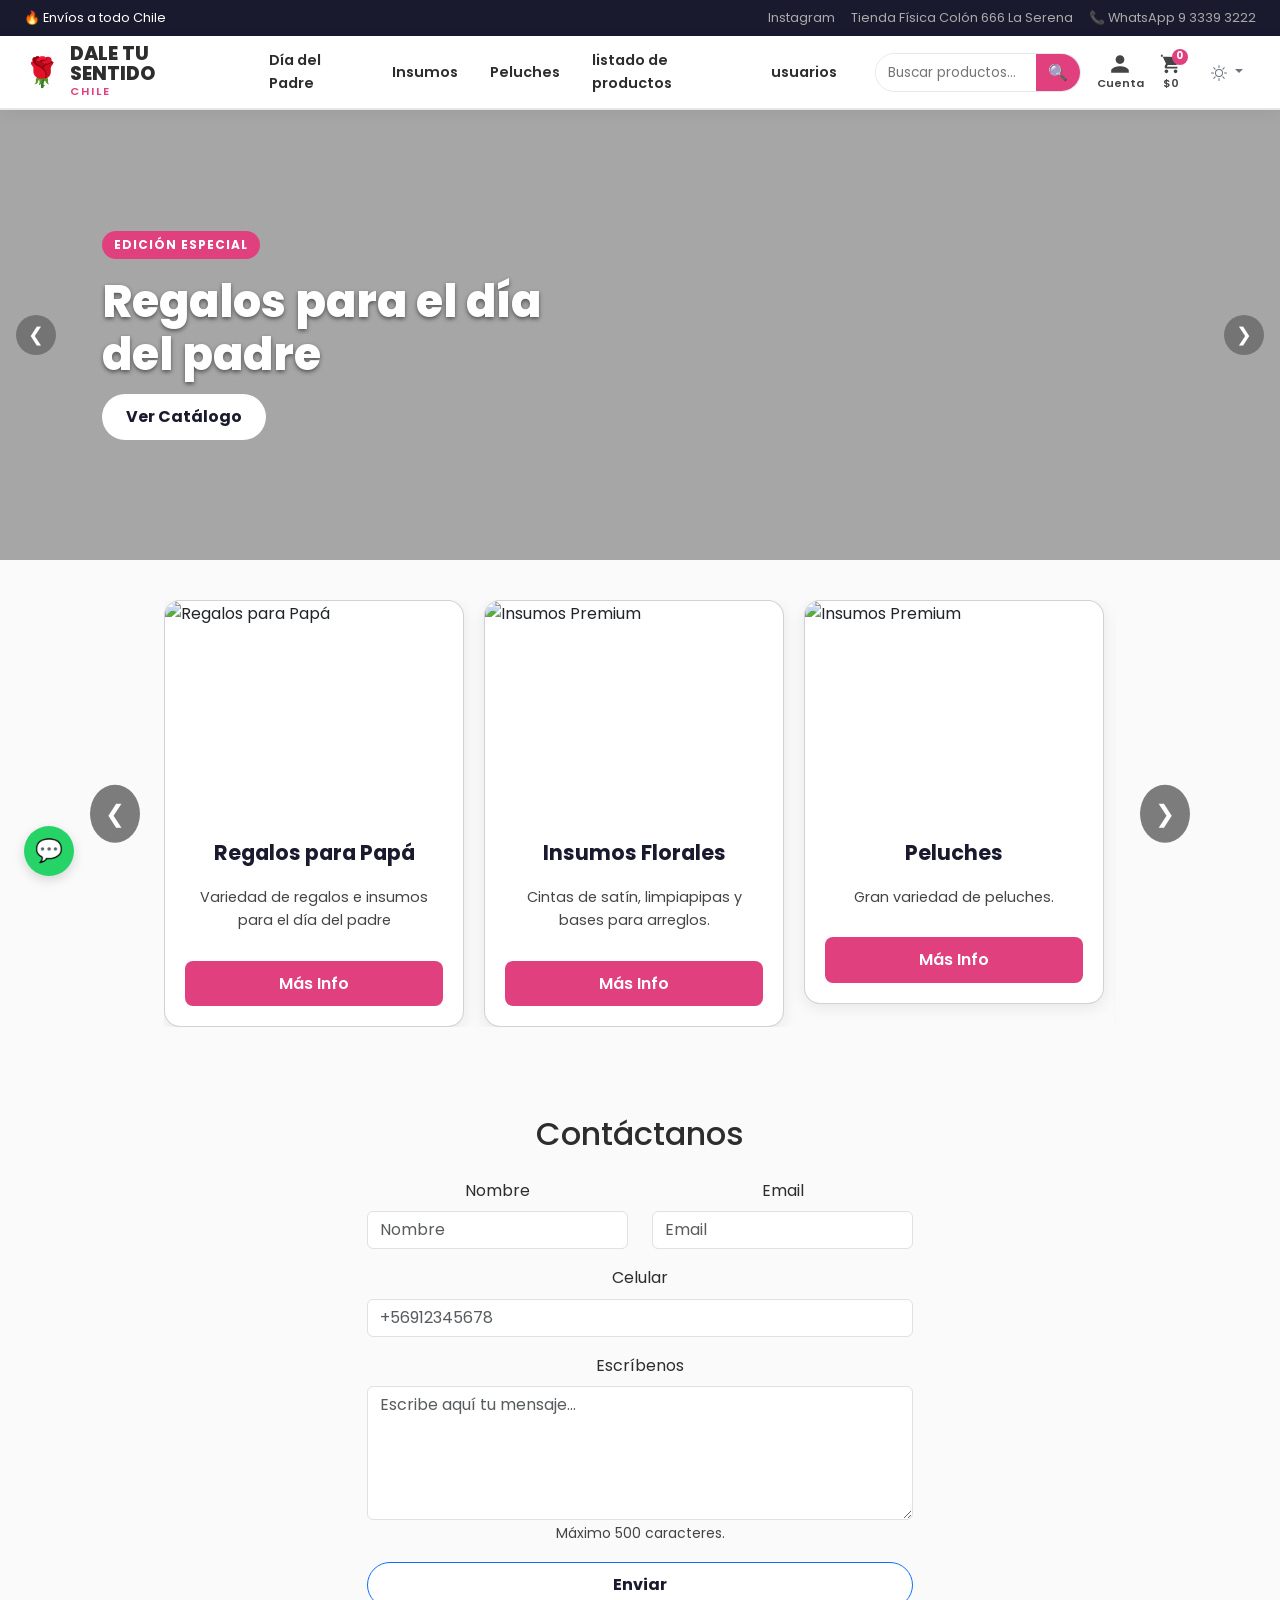
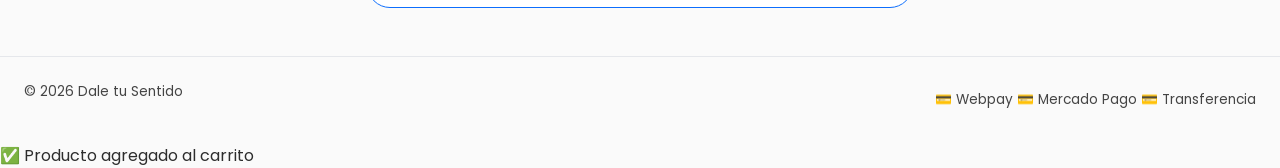
==== commit 89f44076: "Merge branch 'main' of https://github.com/eaninir/daletusentido into feature/consumo-api" ====
--- a/index.html
+++ b/index.html
@@ -67,6 +67,26 @@
           <span class="cart-count">0</span>
         </a>
 
+
+        <div class="dropdown">
+          <button class="btn dropdown-toggle dark-mode" type="button" data-bs-toggle="dropdown"
+            title="Dark Mode" aria-expanded="false">
+            <svg xmlns="http://www.w3.org/2000/svg" width="16" height="16" fill="currentColor"
+              class="bi bi-brightness-high" viewBox="0 0 16 16">
+              <path
+                d="M8 11a3 3 0 1 1 0-6 3 3 0 0 1 0 6m0 1a4 4 0 1 0 0-8 4 4 0 0 0 0 8M8 0a.5.5 0 0 1 .5.5v2a.5.5 0 0 1-1 0v-2A.5.5 0 0 1 8 0m0 13a.5.5 0 0 1 .5.5v2a.5.5 0 0 1-1 0v-2A.5.5 0 0 1 8 13m8-5a.5.5 0 0 1-.5.5h-2a.5.5 0 0 1 0-1h2a.5.5 0 0 1 .5.5M3 8a.5.5 0 0 1-.5.5h-2a.5.5 0 0 1 0-1h2A.5.5 0 0 1 3 8m10.657-5.657a.5.5 0 0 1 0 .707l-1.414 1.415a.5.5 0 1 1-.707-.708l1.414-1.414a.5.5 0 0 1 .707 0m-9.193 9.193a.5.5 0 0 1 0 .707L3.05 13.657a.5.5 0 0 1-.707-.707l1.414-1.414a.5.5 0 0 1 .707 0m9.193 2.121a.5.5 0 0 1-.707 0l-1.414-1.414a.5.5 0 0 1 .707-.707l1.414 1.414a.5.5 0 0 1 0 .707M4.464 4.465a.5.5 0 0 1-.707 0L2.343 3.05a.5.5 0 1 1 .707-.707l1.414 1.414a.5.5 0 0 1 0 .708" />
+            </svg>
+          </button>
+
+          <ul class="dropdown-menu">
+            <li><button id="btnLight" class="dropdown-item" type="button">Light</button></li>
+            <li><button id="btnDark" class="dropdown-item" type="button">Dark</button></li>
+          </ul>
+        </div>
+
+
+
+
         <button class="hamburger" id="hamburger">☰</button>
       </div>
     </div>
@@ -258,7 +278,6 @@
     class="whatsapp-float" target="_blank">
     <span class="whatsapp-icon">💬</span>
   </a>
-
   <script src="assets/js/script.js"></script>
   <script src="https://cdn.jsdelivr.net/npm/bootstrap@5.3.8/dist/js/bootstrap.bundle.min.js"
     integrity="sha384-FKyoEForCGlyvwx9Hj09JcYn3nv7wiPVlz7YYwJrWVcXK/BmnVDxM+D2scQbITxI"
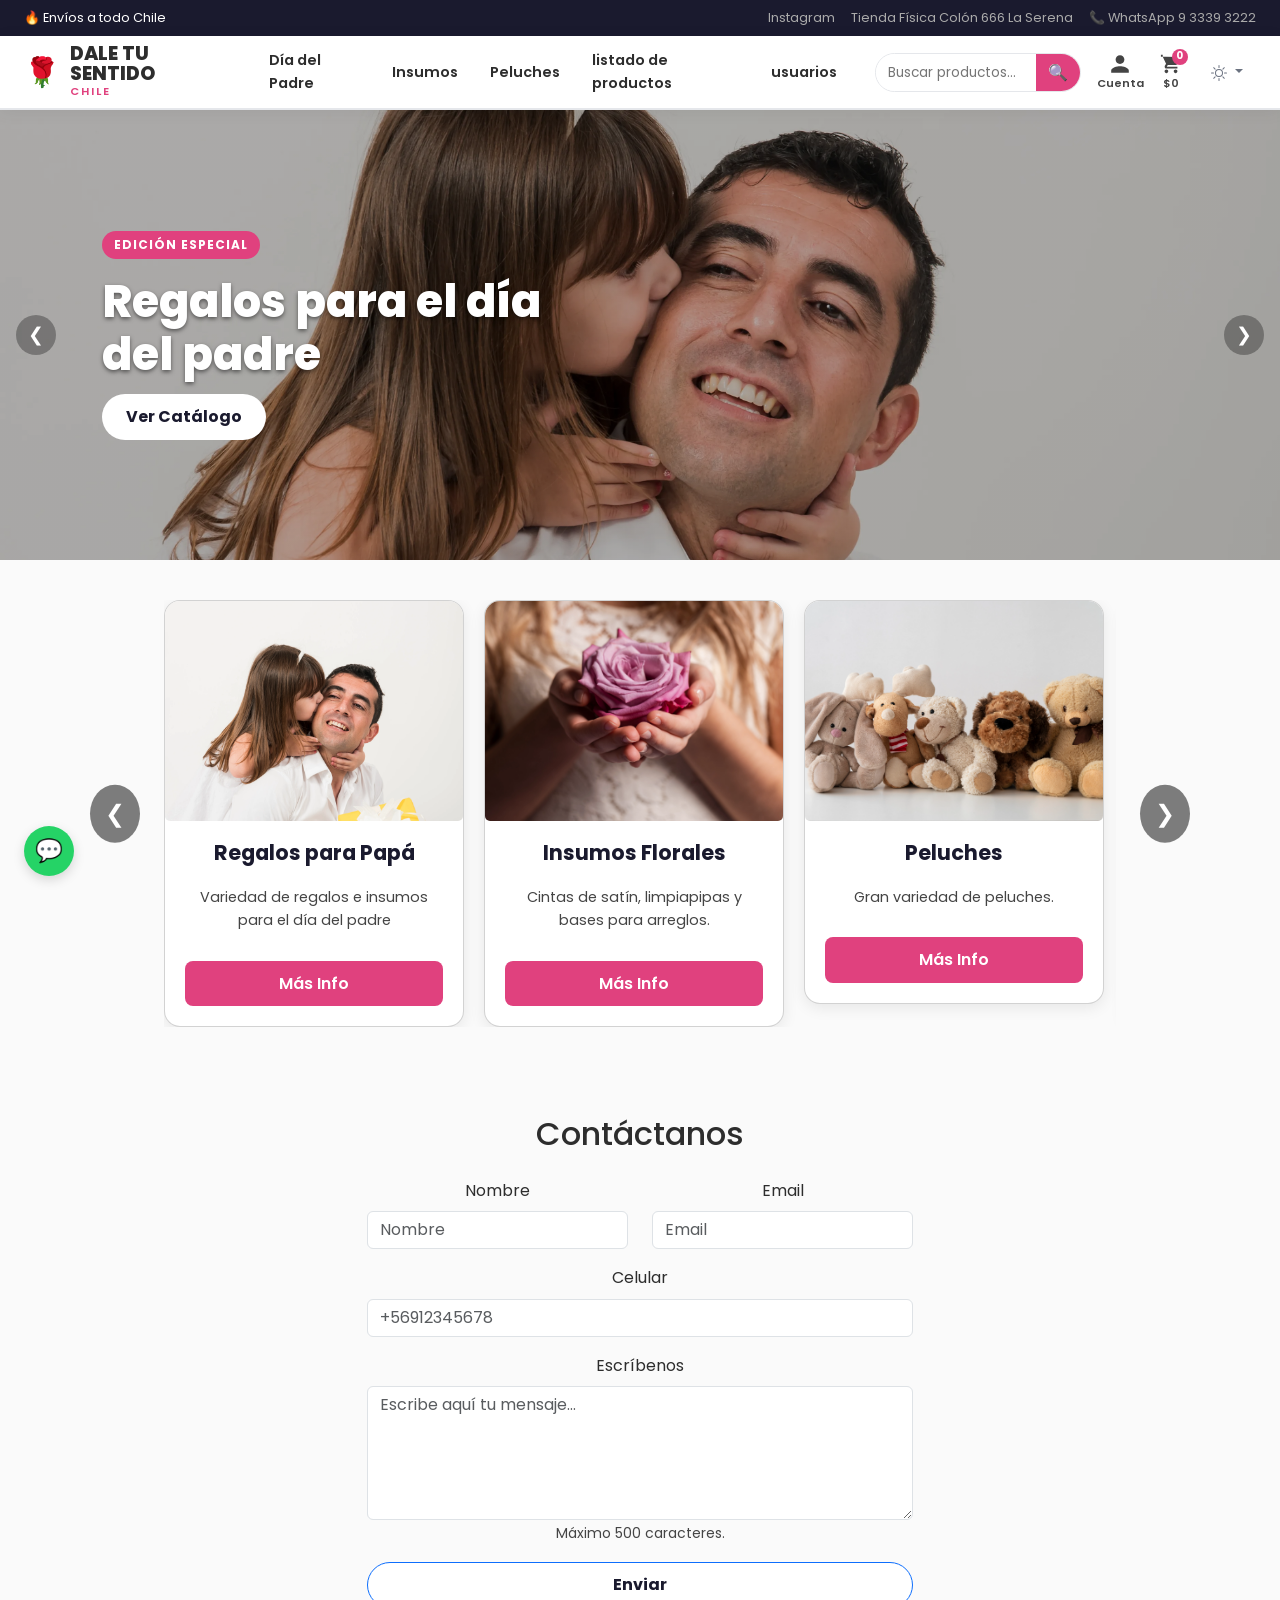
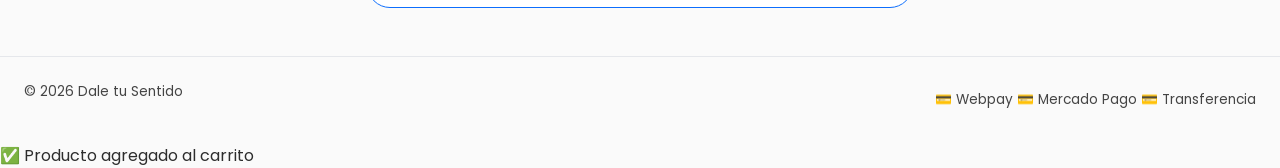
==== commit a4e1746e: "style: Se cambia extencion de recorsos a webp para reducir su tamaño" ====
--- a/index.html
+++ b/index.html
@@ -103,7 +103,7 @@
 
   <section class="hero">
     <div class="hero-slide active"
-      style="background-image: linear-gradient(rgba(0,0,0,0.3), rgba(0,0,0,0.3)), url('assets/img/carousel-img-1.jpg');">
+      style="background-image: linear-gradient(rgba(0,0,0,0.3), rgba(0,0,0,0.3)), url('assets/img/carousel-img-1.webp');">
       <div class="hero-content">
         <span class="hero-tag">Edición Especial</span>
         <h1>Regalos para el día del padre</h1>
@@ -114,7 +114,7 @@
     </div>
 
     <div class="hero-slide"
-      style="background-image: linear-gradient(rgba(0,0,0,0.3), rgba(0,0,0,0.3)), url('assets/img/carousel-img-2.jpg');">
+      style="background-image: linear-gradient(rgba(0,0,0,0.3), rgba(0,0,0,0.3)), url('assets/img/carousel-img-2.webp');">
       <div class="hero-content">
         <span class="hero-tag">Nuevos Productos</span>
         <h1>Insumos Premium</h1>
@@ -126,7 +126,7 @@
     </div>
 
     <div class="hero-slide"
-      style="background-image: linear-gradient(rgba(0,0,0,0.3), rgba(0,0,0,0.3)), url('assets/img/carousel-img-3.jpg');">
+      style="background-image: linear-gradient(rgba(0,0,0,0.3), rgba(0,0,0,0.3)), url('assets/img/carousel-img-3.webp');">
       <div class="hero-content">
         <span class="hero-tag">Especial</span>
         <h1>Variedad de Peluches</h1>
@@ -150,7 +150,7 @@
 
         <div class="card">
           <div class="card-image">
-            <img src="assets/img/carousel-img-1.jpg" alt="Regalos para Papá" class="card-img">
+            <img src="assets/img/carousel-img-1.webp" loading="lazy" alt="Regalos para Papá" class="card-img">
           </div>
           <div class="card-content">
             <h2 class="name">Regalos para Papá</h2>
@@ -161,7 +161,7 @@
 
         <div class="card">
           <div class="card-image">
-            <img src="assets/img/carousel-img-2.jpg" alt="Insumos Premium" class="card-img">
+            <img src="assets/img/carousel-img-2.webp" loading="lazy" alt="Insumos Premium" class="card-img">
           </div>
           <div class="card-content">
             <h2 class="name">Insumos Florales</h2>
@@ -173,7 +173,7 @@
 
         <div class="card">
           <div class="card-image">
-            <img src="assets/img/carousel-img-3.jpg" alt="Insumos Premium" class="card-img">
+            <img src="assets/img/carousel-img-3.webp" loading="lazy" alt="Insumos Premium" class="card-img">
           </div>
           <div class="card-content">
             <h2 class="name">Peluches</h2>
@@ -185,7 +185,7 @@
 
         <div class="card">
           <div class="card-image">
-            <img src="assets/img/carousel-img-4.jpg" alt="Insumos Premium" class="card-img">
+            <img src="assets/img/carousel-img-4.webp" loading="lazy" alt="Insumos Premium" class="card-img">
           </div>
           <div class="card-content">
             <h2 class="name">Arreglos</h2>
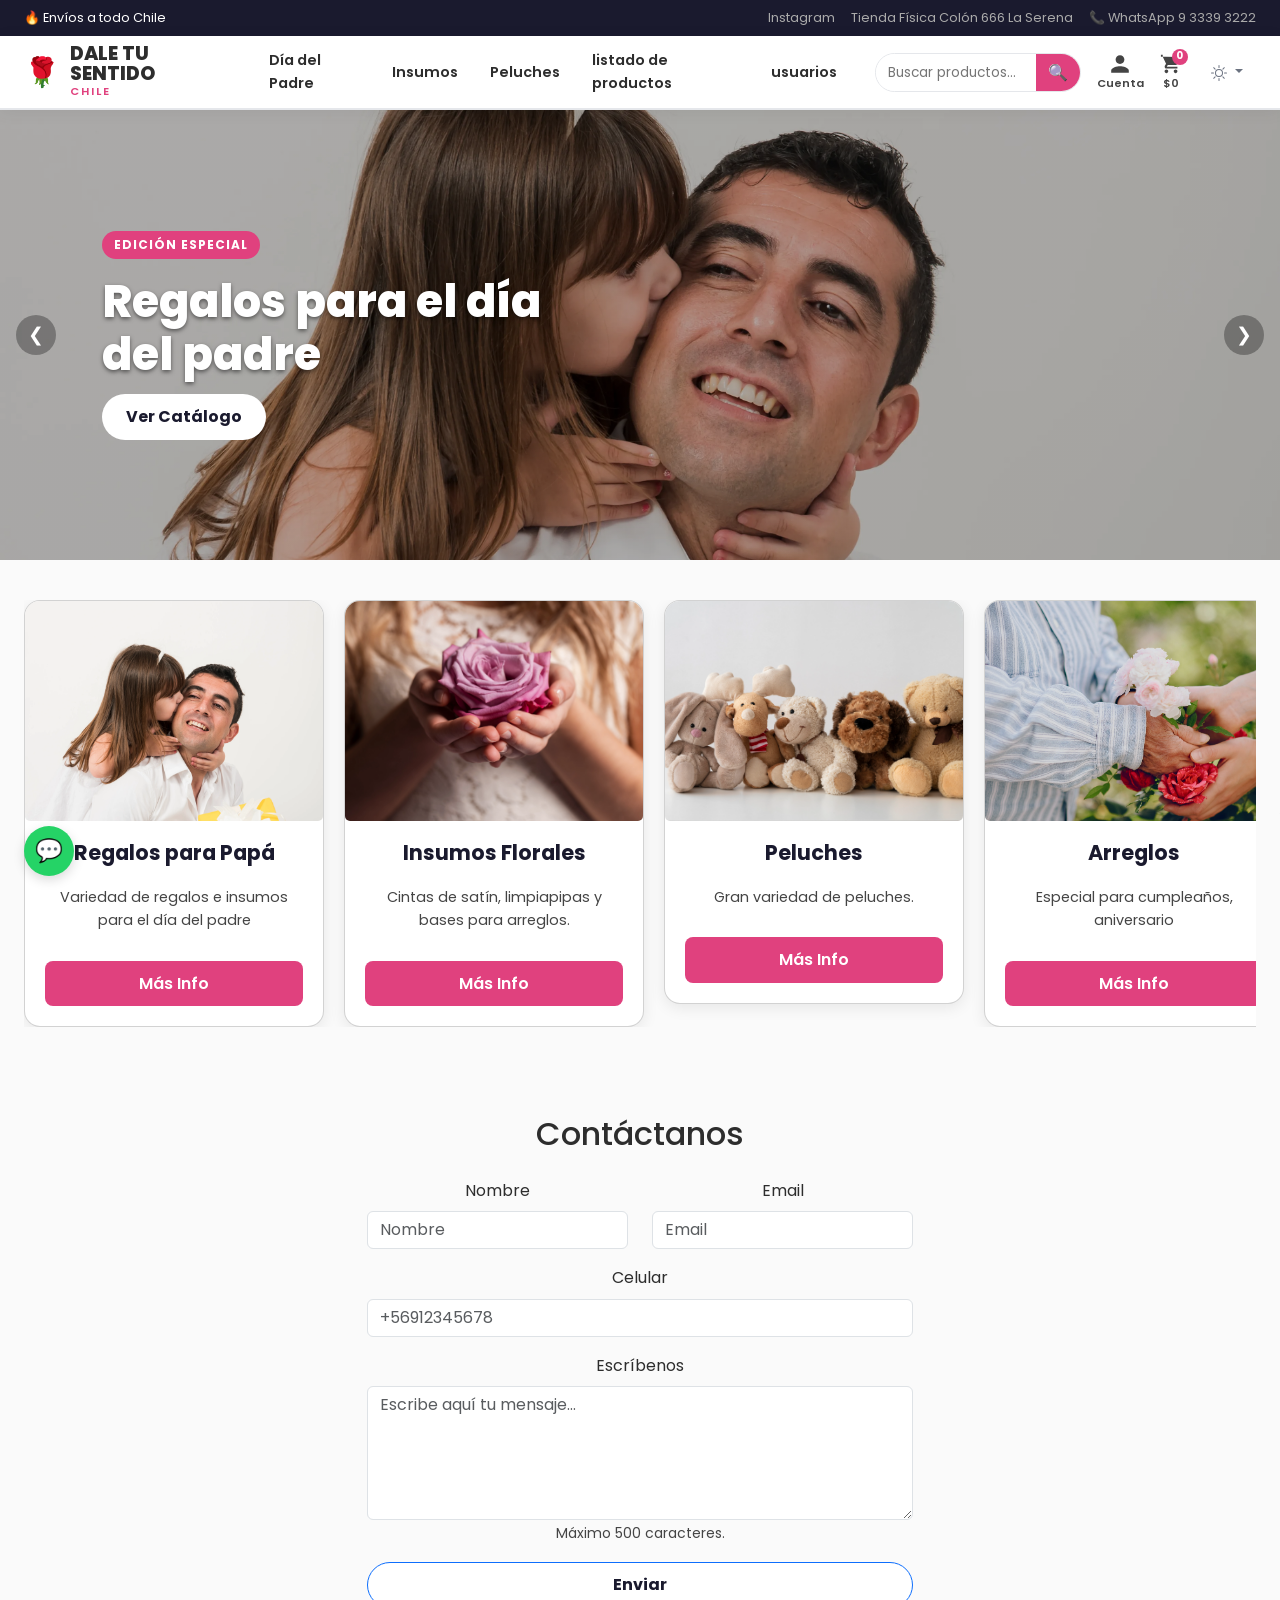
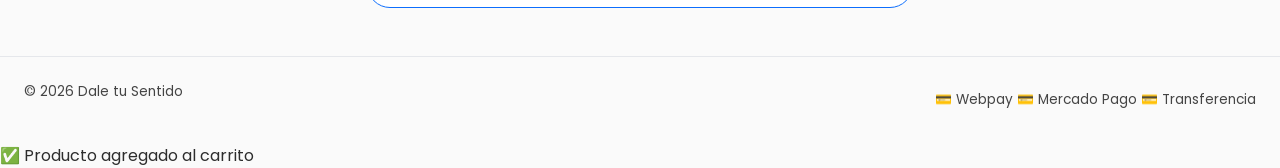
==== commit b5c119f0: "feat: se realiza descripciones de changelog y readme" ====
--- a/index.html
+++ b/index.html
@@ -8,7 +8,7 @@
   <link rel="preconnect" href="https://fonts.googleapis.com" />
   <link rel="preconnect" href="https://fonts.gstatic.com" crossorigin />
   <link
-    href="https://fonts.googleapis.com/css2?family=Syne:wght@400;600;700;800&family=Poppins:wght@300;400;500;600;700&display=swap"
+    href="https://fonts.googleapis.com/css2?family=Syne:wght@700&family=Poppins:wght@400;600&display=swap"
     rel="stylesheet" />
   <link href="https://cdn.jsdelivr.net/npm/bootstrap@5.3.8/dist/css/bootstrap.min.css" rel="stylesheet"
     integrity="sha384-sRIl4kxILFvY47J16cr9ZwB07vP4J8+LH7qKQnuqkuIAvNWLzeN8tE5YBujZqJLB" crossorigin="anonymous">
@@ -69,8 +69,8 @@
 
 
         <div class="dropdown">
-          <button class="btn dropdown-toggle dark-mode" type="button" data-bs-toggle="dropdown"
-            title="Dark Mode" aria-expanded="false">
+          <button class="btn dropdown-toggle dark-mode" type="button" data-bs-toggle="dropdown" title="Dark Mode"
+            aria-expanded="false">
             <svg xmlns="http://www.w3.org/2000/svg" width="16" height="16" fill="currentColor"
               class="bi bi-brightness-high" viewBox="0 0 16 16">
               <path
@@ -279,9 +279,10 @@
     <span class="whatsapp-icon">💬</span>
   </a>
   <script src="assets/js/script.js"></script>
-  <script src="https://cdn.jsdelivr.net/npm/bootstrap@5.3.8/dist/js/bootstrap.bundle.min.js"
+<script src="https://cdn.jsdelivr.net/npm/bootstrap@5.3.8/dist/js/bootstrap.bundle.min.js"
     integrity="sha384-FKyoEForCGlyvwx9Hj09JcYn3nv7wiPVlz7YYwJrWVcXK/BmnVDxM+D2scQbITxI"
     crossorigin="anonymous"></script>
+  </script>
 </body>
 
 </html>
--- a/assets/css/style.css
+++ b/assets/css/style.css
@@ -169,6 +169,8 @@
   max-width: 1300px;
   margin: 0 auto;
   justify-content: center;
+  position: relative;
+  align-items: center;
 }
 .slide-container {
   flex: 0 0 100%;
@@ -183,6 +185,7 @@
   flex-direction: column;
   height: 100%;
   transition: transform 0.3s;
+  min-width: 300px
 }
 .card:hover { transform: translateY(-5px); }
 .card-img {
@@ -270,13 +273,6 @@
    slide tarjetas
    ============================================================ */
 
-.slider-wrapper {
-  position: relative;
-  display: flex;
-  align-items: center;
-  max-width: 1000px; /* Ajusta según el ancho de tu diseño */
-  margin: 0 auto;
-}
 
 .slider-container {
   overflow: hidden; /* Oculta las tarjetas que quedan fuera de vista */
@@ -287,11 +283,6 @@
   display: flex;
   gap: 20px; /* Espacio entre tarjetas */
   transition: transform 0.4s ease-in-out; /* Hace el movimiento suave */
-}
-
-.card {
-  min-width: 300px; /* Ancho de cada tarjeta */
-  /* Tu estilo actual de la tarjeta va aquí */
 }
 
 /* Estilos para los botones */
